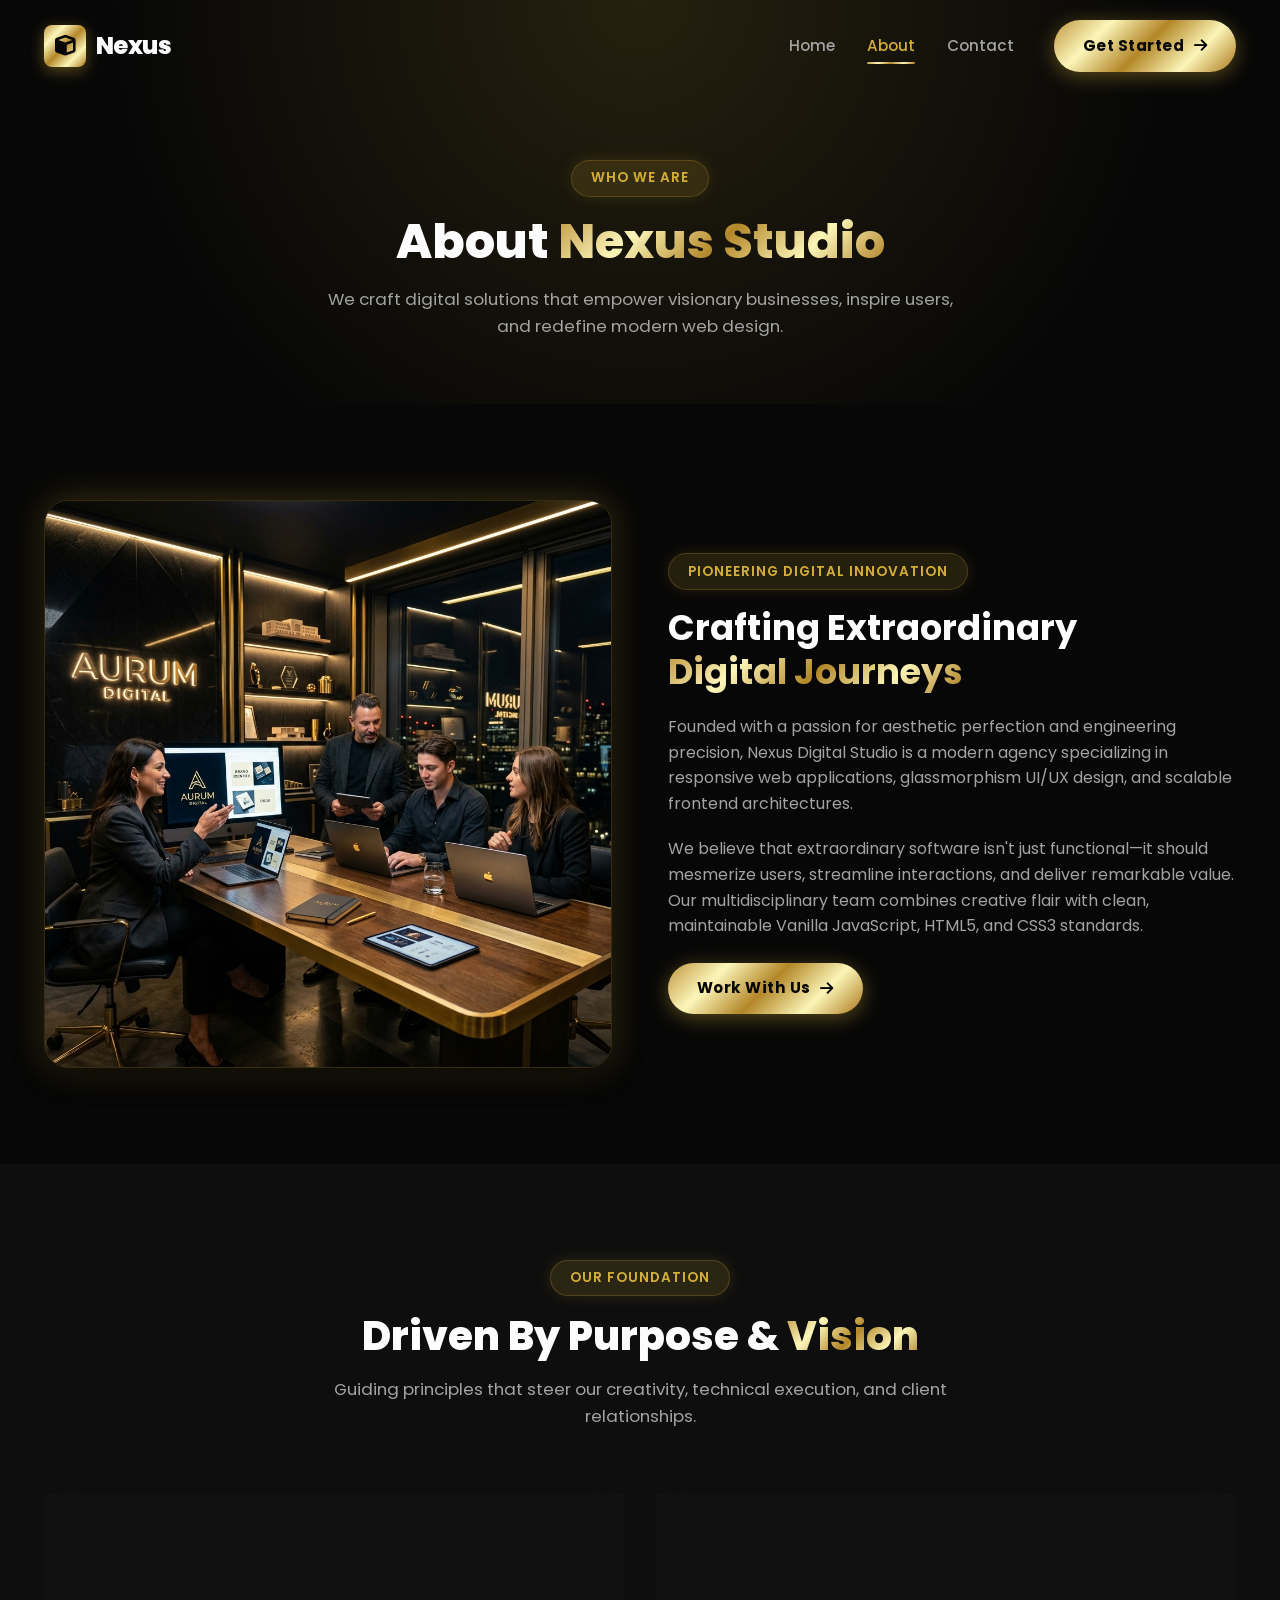
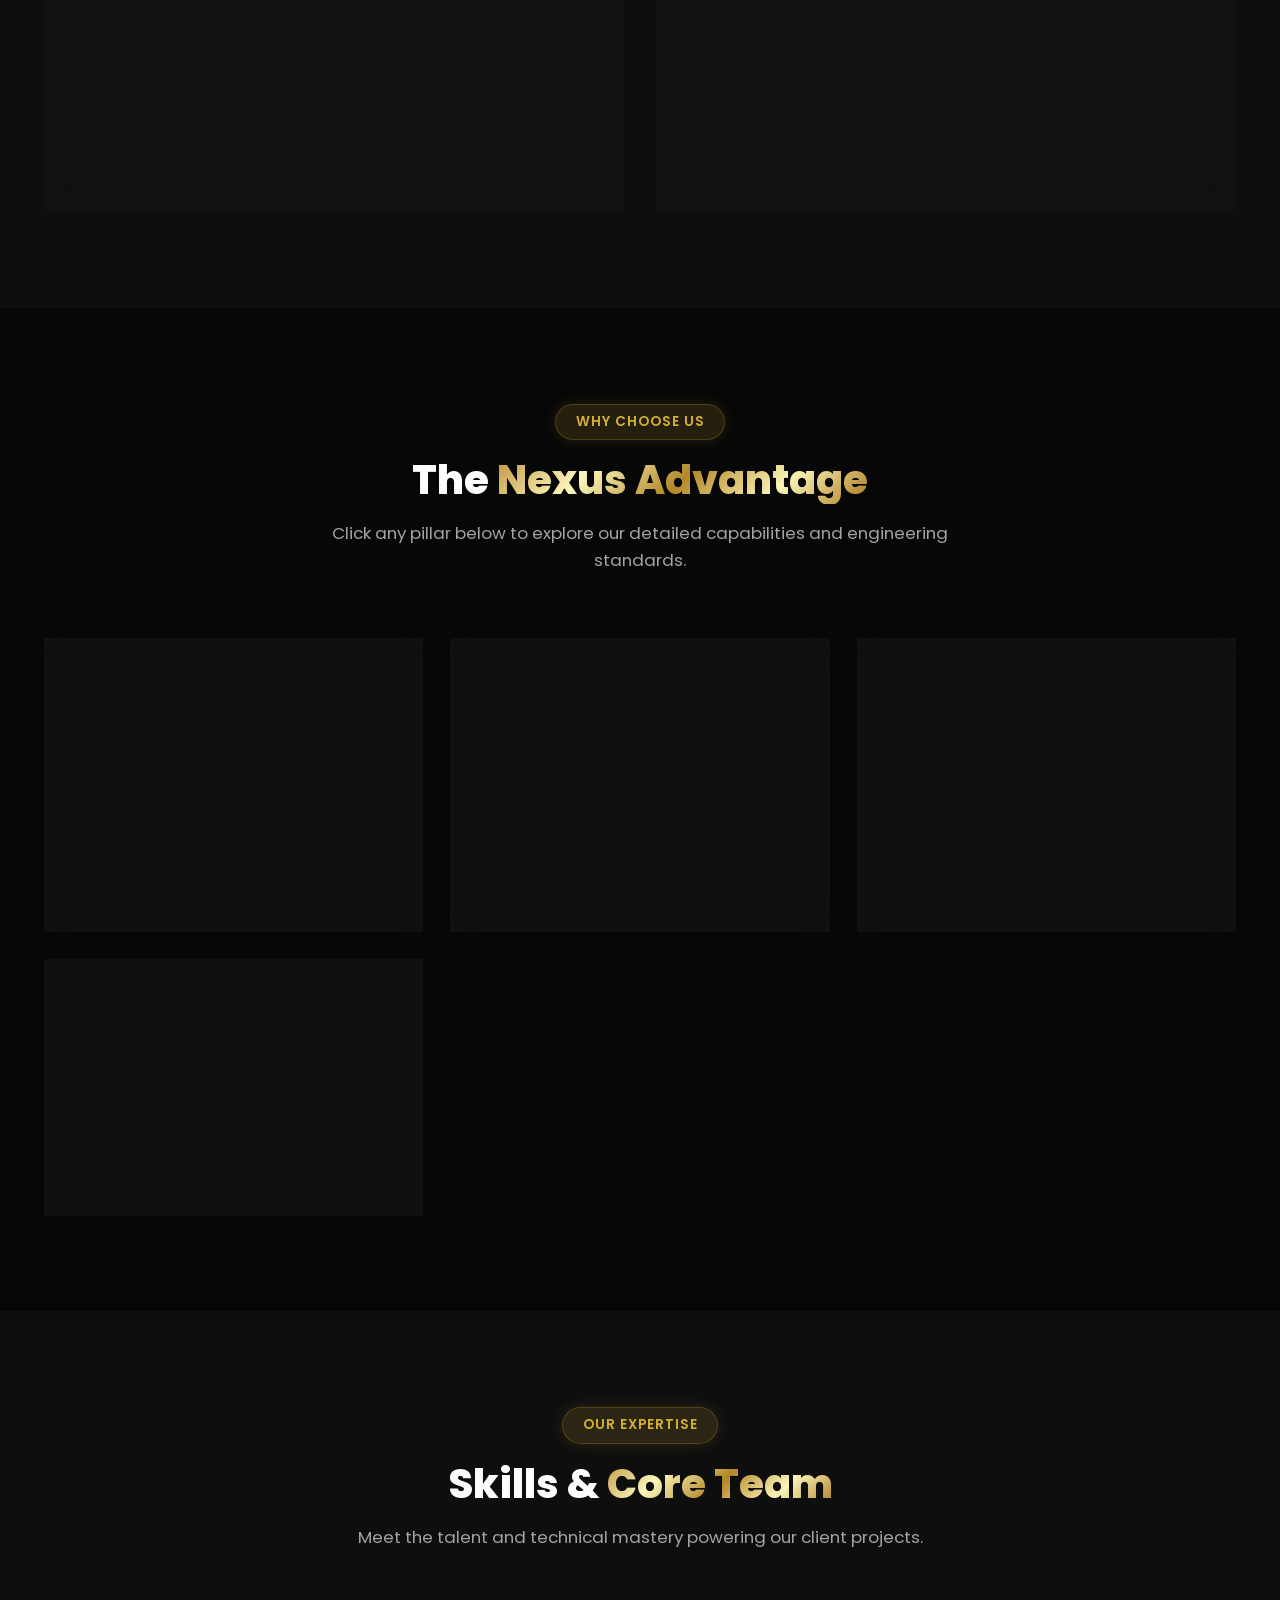
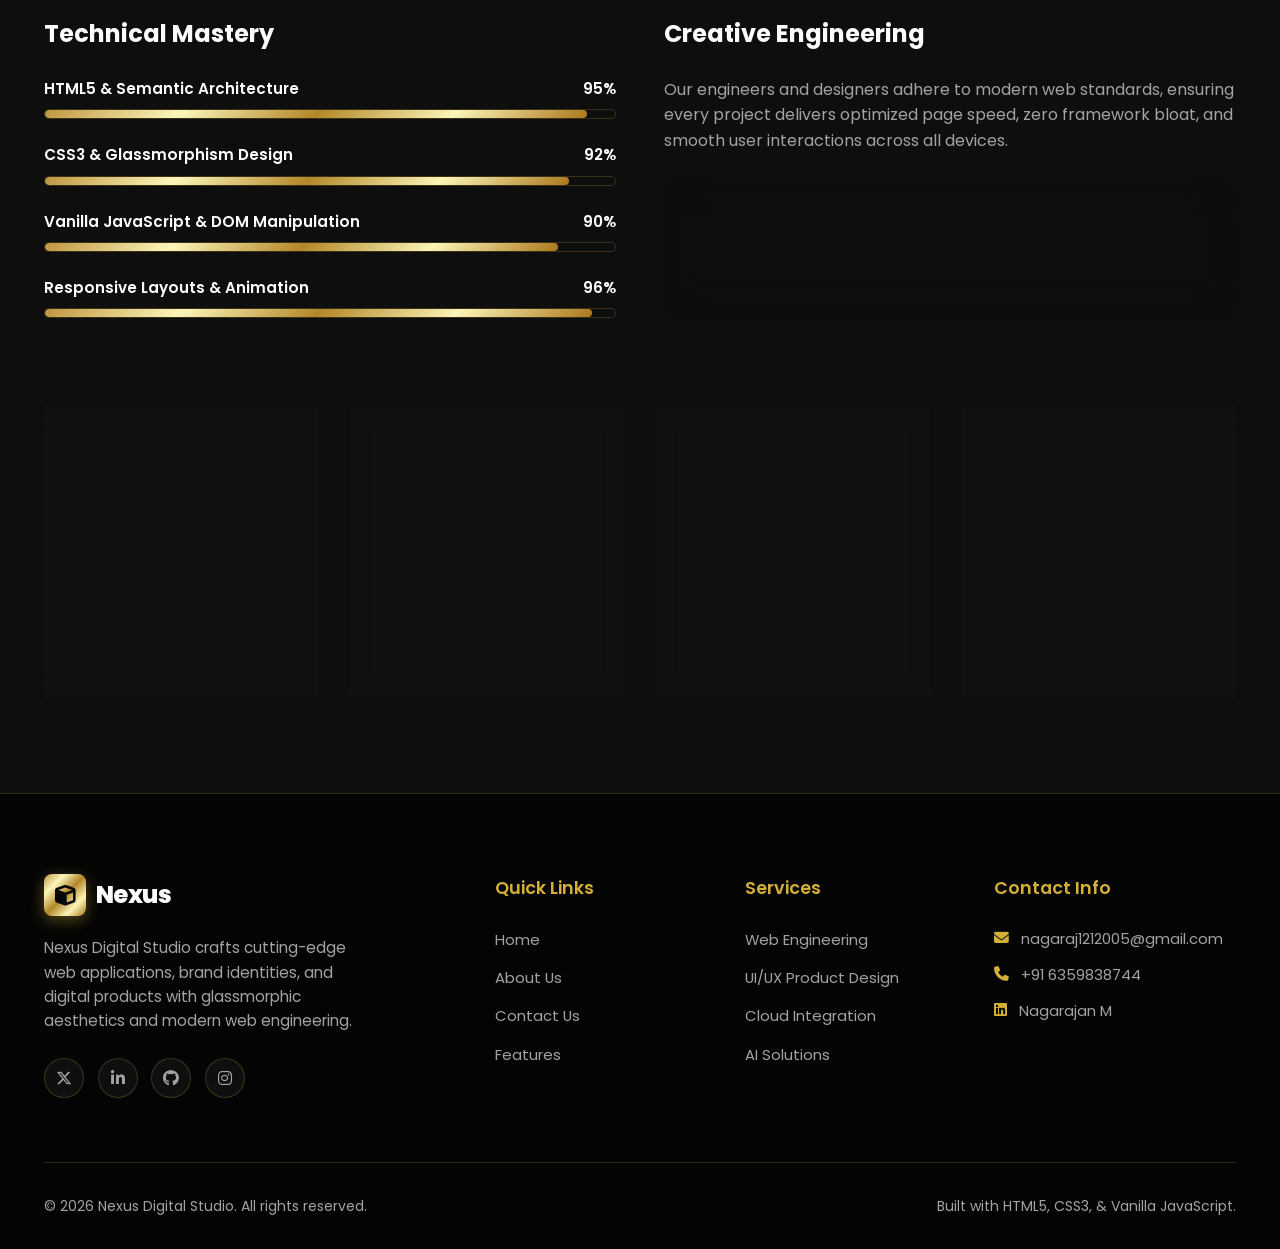
==== about.html @ f83f5f3e "Task 2: Modern Multi-Page Responsive Website (Home, About, Contact)" ====
<!DOCTYPE html>
<html lang="en">
<head>
  <meta charset="UTF-8">
  <meta name="viewport" content="width=device-width, initial-scale=1.0">
  <title>Nexus Digital Studio | About Us</title>
  
  <!-- Google Fonts & Font Awesome Icons -->
  <link rel="stylesheet" href="https://cdnjs.cloudflare.com/ajax/libs/font-awesome/6.5.1/css/all.min.css">
  
  <!-- Custom Stylesheet (Gold & Black Edition) -->
  <link rel="stylesheet" href="css/style.css?v=3.0">
</head>
<body>

  <!-- Sticky Navigation Bar -->
  <header class="header">
    <div class="container navbar">
      <a href="index.html" class="logo">
        <div class="logo-icon"><i class="fa-solid fa-cube"></i></div>
        <span>Nexus</span>
      </a>

      <nav class="nav-menu">
        <ul class="nav-links">
          <li><a href="index.html" class="nav-link">Home</a></li>
          <li><a href="about.html" class="nav-link active">About</a></li>
          <li><a href="contact.html" class="nav-link">Contact</a></li>
        </ul>
        <a href="contact.html" class="btn btn-primary">Get Started <i class="fa-solid fa-arrow-right"></i></a>
      </nav>

      <button class="hamburger" aria-label="Toggle Navigation Menu">
        <span class="bar"></span>
        <span class="bar"></span>
        <span class="bar"></span>
      </button>
    </div>
  </header>

  <main>
    <!-- Page Banner -->
    <section class="page-banner">
      <div class="container animate-on-scroll">
        <span class="badge">Who We Are</span>
        <h1 class="section-title">About <span class="text-gradient">Nexus Studio</span></h1>
        <p class="section-subtitle">
          We craft digital solutions that empower visionary businesses, inspire users, and redefine modern web design.
        </p>
      </div>
    </section>

    <!-- Company Introduction Section -->
    <section class="section">
      <div class="container about-intro-grid">
        <div class="about-image-wrapper animate-on-scroll">
          <img src="images/about_team.png?v=2.0" alt="Nexus Digital Studio Creative Team">
        </div>
        
        <div class="about-content animate-on-scroll">
          <span class="badge">Pioneering Digital Innovation</span>
          <h2>Crafting Extraordinary <span class="text-gradient">Digital Journeys</span></h2>
          <p>
            Founded with a passion for aesthetic perfection and engineering precision, Nexus Digital Studio is a modern agency specializing in responsive web applications, glassmorphism UI/UX design, and scalable frontend architectures.
          </p>
          <p>
            We believe that extraordinary software isn't just functional—it should mesmerize users, streamline interactions, and deliver remarkable value. Our multidisciplinary team combines creative flair with clean, maintainable Vanilla JavaScript, HTML5, and CSS3 standards.
          </p>
          <div style="margin-top: 1.5rem;">
            <a href="contact.html" class="btn btn-primary">Work With Us <i class="fa-solid fa-arrow-right"></i></a>
          </div>
        </div>
      </div>
    </section>

    <!-- Mission and Vision Section -->
    <section class="section" style="background: var(--bg-dark-alt);">
      <div class="container">
        <div class="section-header animate-on-scroll">
          <span class="badge">Our Foundation</span>
          <h2 class="section-title">Driven By Purpose &amp; <span class="text-gradient">Vision</span></h2>
          <p class="section-subtitle">Guiding principles that steer our creativity, technical execution, and client relationships.</p>
        </div>

        <div class="mission-vision-grid">
          <!-- Mission Card -->
          <div class="mv-card animate-on-scroll">
            <div class="mv-icon"><i class="fa-solid fa-bullseye"></i></div>
            <h3>Our Mission</h3>
            <p>
              To empower forward-thinking brands with high-performance web applications and digital interfaces that combine pixel-perfect design aesthetics with clean, scalable, and responsive code architecture.
            </p>
          </div>

          <!-- Vision Card -->
          <div class="mv-card animate-on-scroll">
            <div class="mv-icon"><i class="fa-solid fa-eye"></i></div>
            <h3>Our Vision</h3>
            <p>
              To lead the evolution of web experience design by setting benchmark standards in glassmorphism aesthetics, accessibility, seamless animations, and user-centered digital solutions.
            </p>
          </div>
        </div>
      </div>
    </section>

    <!-- Why Choose Us Section (Expandable Bento Grid) -->
    <section class="section">
      <div class="container">
        <div class="section-header animate-on-scroll">
          <span class="badge">Why Choose Us</span>
          <h2 class="section-title">The <span class="text-gradient">Nexus Advantage</span></h2>
          <p class="section-subtitle">Click any pillar below to explore our detailed capabilities and engineering standards.</p>
        </div>

        <div class="bento-grid">
          <div class="bento-card animate-on-scroll" data-bento-id="1">
            <div class="bento-card-header">
              <div class="bento-icon-wrapper"><i class="fa-solid fa-lightbulb"></i></div>
              <div>
                <h3 class="bento-title">Innovation First</h3>
                <p class="bento-subtitle">Cutting-edge web trends &amp; glassmorphism</p>
              </div>
            </div>
            <p class="bento-desc">
              We leverage modern design trends like glassmorphism, dynamic gradients, and fluid CSS grid systems to make your web app stand out.
            </p>
            <span class="bento-click-hint">Click to expand <i class="fa-solid fa-arrow-up-right-from-square"></i></span>
          </div>

          <div class="bento-card animate-on-scroll" data-bento-id="2">
            <div class="bento-card-header">
              <div class="bento-icon-wrapper"><i class="fa-solid fa-gem"></i></div>
              <div>
                <h3 class="bento-title">Pixel-Perfect Precision</h3>
                <p class="bento-subtitle">Meticulous design &amp; typography</p>
              </div>
            </div>
            <p class="bento-desc">
              Meticulous attention to typography, micro-interactions, responsive breakpoints, and visual harmony across all viewports.
            </p>
            <span class="bento-click-hint">Click to expand <i class="fa-solid fa-arrow-up-right-from-square"></i></span>
          </div>

          <div class="bento-card animate-on-scroll" data-bento-id="3">
            <div class="bento-card-header">
              <div class="bento-icon-wrapper"><i class="fa-solid fa-rocket"></i></div>
              <div>
                <h3 class="bento-title">Rapid &amp; Agile Delivery</h3>
                <p class="bento-subtitle">Streamlined development workflows</p>
              </div>
            </div>
            <p class="bento-desc">
              Streamlined development workflows guarantee fast turnaround times without compromising on quality or code cleanliness.
            </p>
            <span class="bento-click-hint">Click to expand <i class="fa-solid fa-arrow-up-right-from-square"></i></span>
          </div>

          <div class="bento-card animate-on-scroll" data-bento-id="4">
            <div class="bento-card-header">
              <div class="bento-icon-wrapper"><i class="fa-solid fa-shield-halved"></i></div>
              <div>
                <h3 class="bento-title">Dedicated Support</h3>
                <p class="bento-subtitle">24/7 technical partnership</p>
              </div>
            </div>
            <p class="bento-desc">
              We form long-term partnerships, providing continuous maintenance, updates, and dedicated technical support 24/7.
            </p>
            <span class="bento-click-hint">Click to expand <i class="fa-solid fa-arrow-up-right-from-square"></i></span>
          </div>
        </div>
      </div>
    </section>

    <!-- Expandable Bento Modal Overlay -->
    <div id="bentoModalOverlay" class="bento-modal-overlay" aria-hidden="true">
      <div class="bento-modal-container">
        <button id="bentoModalClose" class="bento-modal-close" aria-label="Close modal">
          <i class="fa-solid fa-xmark"></i>
        </button>
        <div class="bento-modal-banner">
          <div id="bentoModalIcon" class="bento-modal-icon"><i class="fa-solid fa-lightbulb"></i></div>
        </div>
        <div class="bento-modal-body">
          <div class="bento-modal-header">
            <div>
              <h3 id="bentoModalTitle" class="bento-modal-title">Title</h3>
              <p id="bentoModalSubtitle" class="bento-modal-subtitle">Subtitle</p>
            </div>
            <a href="contact.html" class="btn btn-primary" style="padding: 0.6rem 1.2rem; font-size: 0.85rem;">Get Started <i class="fa-solid fa-arrow-right"></i></a>
          </div>
          <p id="bentoModalDesc" class="bento-modal-desc">Short description</p>
          <hr class="bento-modal-divider">
          <div id="bentoModalContent" class="bento-modal-content">
            Detailed content...
          </div>
        </div>
      </div>
    </div>

    <!-- Team & Skills Section -->
    <section class="section" style="background: var(--bg-dark-alt);">
      <div class="container">
        <div class="section-header animate-on-scroll">
          <span class="badge">Our Expertise</span>
          <h2 class="section-title">Skills &amp; <span class="text-gradient">Core Team</span></h2>
          <p class="section-subtitle">Meet the talent and technical mastery powering our client projects.</p>
        </div>

        <!-- Skills Breakdown -->
        <div class="skills-grid">
          <div class="animate-on-scroll">
            <h3 style="font-size: 1.5rem; margin-bottom: 1.5rem;">Technical Mastery</h3>
            
            <div class="skill-item">
              <div class="skill-info">
                <span>HTML5 &amp; Semantic Architecture</span>
                <span>95%</span>
              </div>
              <div class="skill-bar">
                <div class="skill-progress" style="width: 95%;"></div>
              </div>
            </div>

            <div class="skill-item">
              <div class="skill-info">
                <span>CSS3 &amp; Glassmorphism Design</span>
                <span>92%</span>
              </div>
              <div class="skill-bar">
                <div class="skill-progress" style="width: 92%;"></div>
              </div>
            </div>

            <div class="skill-item">
              <div class="skill-info">
                <span>Vanilla JavaScript &amp; DOM Manipulation</span>
                <span>90%</span>
              </div>
              <div class="skill-bar">
                <div class="skill-progress" style="width: 90%;"></div>
              </div>
            </div>

            <div class="skill-item">
              <div class="skill-info">
                <span>Responsive Layouts &amp; Animation</span>
                <span>96%</span>
              </div>
              <div class="skill-bar">
                <div class="skill-progress" style="width: 96%;"></div>
              </div>
            </div>
          </div>

          <div class="animate-on-scroll">
            <h3 style="font-size: 1.5rem; margin-bottom: 1.5rem;">Creative Engineering</h3>
            <p style="color: var(--text-muted); margin-bottom: 1.5rem;">
              Our engineers and designers adhere to modern web standards, ensuring every project delivers optimized page speed, zero framework bloat, and smooth user interactions across all devices.
            </p>
            <div class="glass-card-preview" style="padding: 1.5rem;">
              <p style="font-style: italic; color: var(--text-sub);">
                "We don't just build websites; we craft digital flagship platforms that captivate users and convert visitors into loyal clients."
              </p>
              <div style="margin-top: 1rem; font-weight: 600; color: var(--primary);">
                — Alex Rivera, Lead Architect
              </div>
            </div>
          </div>
        </div>

        <!-- Team Showcase -->
        <div class="team-grid">
          <div class="team-card animate-on-scroll">
            <div class="team-avatar"><i class="fa-solid fa-user-astronaut"></i></div>
            <h4 class="team-name">Nagarajan M</h4>
            <p class="team-role">Founder &amp; Lead Developer</p>
            <div class="team-socials">
              <a href="https://www.linkedin.com/in/nagarajan-m-9a4115333" target="_blank" rel="noopener noreferrer" aria-label="LinkedIn"><i class="fa-brands fa-linkedin-in"></i></a>
              <a href="mailto:nagaraj1212005@gmail.com" aria-label="Email"><i class="fa-solid fa-envelope"></i></a>
              <a href="tel:6359838744" aria-label="Phone"><i class="fa-solid fa-phone"></i></a>
            </div>
          </div>

          <div class="team-card animate-on-scroll">
            <div class="team-avatar"><i class="fa-solid fa-user-ninja"></i></div>
            <h4 class="team-name">Sophia Chen</h4>
            <p class="team-role">Head of UI/UX Design</p>
            <div class="team-socials">
              <a href="#" aria-label="LinkedIn"><i class="fa-brands fa-linkedin-in"></i></a>
              <a href="#" aria-label="Twitter"><i class="fa-brands fa-x-twitter"></i></a>
              <a href="#" aria-label="Dribbble"><i class="fa-brands fa-dribbble"></i></a>
            </div>
          </div>

          <div class="team-card animate-on-scroll">
            <div class="team-avatar"><i class="fa-solid fa-user-gear"></i></div>
            <h4 class="team-name">Marcus Vance</h4>
            <p class="team-role">Senior Web Engineer</p>
            <div class="team-socials">
              <a href="#" aria-label="LinkedIn"><i class="fa-brands fa-linkedin-in"></i></a>
              <a href="#" aria-label="GitHub"><i class="fa-brands fa-github"></i></a>
              <a href="#" aria-label="Stack Overflow"><i class="fa-brands fa-stack-overflow"></i></a>
            </div>
          </div>

          <div class="team-card animate-on-scroll">
            <div class="team-avatar"><i class="fa-solid fa-user-pen"></i></div>
            <h4 class="team-name">Elena Rostova</h4>
            <p class="team-role">Creative Product Designer</p>
            <div class="team-socials">
              <a href="#" aria-label="LinkedIn"><i class="fa-brands fa-linkedin-in"></i></a>
              <a href="#" aria-label="Instagram"><i class="fa-brands fa-instagram"></i></a>
              <a href="#" aria-label="Dribbble"><i class="fa-brands fa-dribbble"></i></a>
            </div>
          </div>
        </div>
      </div>
    </section>
  </main>

  <!-- Professional Footer -->
  <footer class="footer">
    <div class="container">
      <div class="footer-grid">
        <div class="footer-brand">
          <a href="index.html" class="logo">
            <div class="logo-icon"><i class="fa-solid fa-cube"></i></div>
            <span>Nexus</span>
          </a>
          <p>
            Nexus Digital Studio crafts cutting-edge web applications, brand identities, and digital products with glassmorphic aesthetics and modern web engineering.
          </p>
          <div class="social-links">
            <a href="#" class="social-link" aria-label="Twitter"><i class="fa-brands fa-x-twitter"></i></a>
            <a href="https://www.linkedin.com/in/nagarajan-m-9a4115333" target="_blank" rel="noopener noreferrer" class="social-link" aria-label="LinkedIn"><i class="fa-brands fa-linkedin-in"></i></a>
            <a href="#" class="social-link" aria-label="GitHub"><i class="fa-brands fa-github"></i></a>
            <a href="#" class="social-link" aria-label="Instagram"><i class="fa-brands fa-instagram"></i></a>
          </div>
        </div>

        <div>
          <h4 class="footer-title">Quick Links</h4>
          <ul class="footer-links">
            <li><a href="index.html">Home</a></li>
            <li><a href="about.html">About Us</a></li>
            <li><a href="contact.html">Contact Us</a></li>
            <li><a href="index.html#features">Features</a></li>
          </ul>
        </div>

        <div>
          <h4 class="footer-title">Services</h4>
          <ul class="footer-links">
            <li><a href="#">Web Engineering</a></li>
            <li><a href="#">UI/UX Product Design</a></li>
            <li><a href="#">Cloud Integration</a></li>
            <li><a href="#">AI Solutions</a></li>
          </ul>
        </div>

        <div>
          <h4 class="footer-title">Contact Info</h4>
          <div class="footer-contact-item">
            <i class="fa-solid fa-envelope"></i>
            <span>nagaraj1212005@gmail.com</span>
          </div>
          <div class="footer-contact-item">
            <i class="fa-solid fa-phone"></i>
            <span>+91 6359838744</span>
          </div>
          <div class="footer-contact-item">
            <i class="fa-brands fa-linkedin"></i>
            <span><a href="https://www.linkedin.com/in/nagarajan-m-9a4115333" target="_blank" rel="noopener noreferrer" style="color: var(--text-muted);">Nagarajan M</a></span>
          </div>
        </div>
      </div>

      <div class="footer-bottom">
        <p>&copy; 2026 Nexus Digital Studio. All rights reserved.</p>
        <p>Built with HTML5, CSS3, &amp; Vanilla JavaScript.</p>
      </div>
    </div>
  </footer>

  <!-- Scroll to Top Button -->
  <button class="scroll-top-btn" aria-label="Scroll to Top">
    <i class="fa-solid fa-arrow-up"></i>
  </button>

  <!-- Vanilla JavaScript -->
  <script src="js/script.js"></script>
</body>
</html>
---- css/style.css ----
/* ==========================================================================
   NEXUS DIGITAL STUDIO - LUXURY GOLD & OBSIDIAN BLACK DESIGN SYSTEM
   Task-2 Multi-Page Website Stylesheet (Premium Edition v3.0)
   ========================================================================== */

/* --------------------------------------------------------------------------
   1. GOOGLE FONTS & CSS VARIABLES
   -------------------------------------------------------------------------- */
@import url('https://fonts.googleapis.com/css2?family=Poppins:wght@300;400;500;600;700;800;900&display=swap');

:root {
  /* Luxury Gold & Metallic Palette */
  --primary: #d4af37;
  --primary-hover: #b8860b;
  --primary-light: rgba(212, 175, 55, 0.15);
  --secondary: #fce8a6;
  --accent: #aa771c;
  
  /* Metallic Gold Shimmer Gradient */
  --gradient-main: linear-gradient(135deg, #bf953f 0%, #fcf6ba 25%, #b38728 50%, #fbf5b7 75%, #aa771c 100%);
  --gradient-card: linear-gradient(135deg, rgba(212, 175, 55, 0.08) 0%, rgba(18, 18, 18, 0.95) 100%);
  --gradient-glow: linear-gradient(135deg, rgba(212, 175, 55, 0.4) 0%, rgba(184, 134, 11, 0.4) 100%);
  
  /* Obsidian Black Dark Surfaces */
  --bg-dark: #070707;
  --bg-dark-alt: #0e0e0e;
  --bg-card: rgba(18, 18, 18, 0.85);
  --bg-glass: rgba(212, 175, 55, 0.03);
  --bg-glass-hover: rgba(212, 175, 55, 0.08);
  
  /* Text & Border */
  --text-main: #fcfcfc;
  --text-muted: #a3a3a3;
  --text-sub: #d4d4d4;
  --border-glass: rgba(212, 175, 55, 0.22);
  --border-focus: rgba(212, 175, 55, 0.6);
  --error-color: #ef4444;
  --success-color: #10b981;
  
  /* Geometry & Shadows */
  --radius-sm: 8px;
  --radius-md: 16px;
  --radius-lg: 24px;
  --radius-full: 9999px;
  --shadow-sm: 0 4px 6px -1px rgba(0, 0, 0, 0.6);
  --shadow-md: 0 10px 30px -5px rgba(0, 0, 0, 0.8);
  --shadow-glow: 0 0 35px rgba(212, 175, 55, 0.28);
  --transition: all 0.3s cubic-bezier(0.4, 0, 0.2, 1);
}

/* --------------------------------------------------------------------------
   2. RESET & BASE STYLES
   -------------------------------------------------------------------------- */
*, *::before, *::after {
  margin: 0;
  padding: 0;
  box-sizing: border-box;
}

html {
  scroll-behavior: smooth;
  font-size: 16px;
}

body {
  font-family: 'Poppins', sans-serif;
  background-color: var(--bg-dark);
  color: var(--text-main);
  line-height: 1.6;
  overflow-x: hidden;
  min-height: 100vh;
  display: flex;
  flex-direction: column;
}

main {
  flex: 1;
}

a {
  color: inherit;
  text-decoration: none;
  transition: var(--transition);
}

ul {
  list-style: none;
}

img {
  max-width: 100%;
  height: auto;
  display: block;
}

/* Container Utility */
.container {
  width: 100%;
  max-width: 1240px;
  margin: 0 auto;
  padding: 0 1.5rem;
}

/* Section Common Layout */
.section {
  padding: 6rem 0;
  position: relative;
}

.section-header {
  text-align: center;
  max-width: 700px;
  margin: 0 auto 4rem auto;
}

.badge {
  display: inline-block;
  padding: 0.4rem 1.2rem;
  background: var(--primary-light);
  border: 1px solid var(--border-glass);
  border-radius: var(--radius-full);
  color: var(--primary);
  font-size: 0.85rem;
  font-weight: 600;
  text-transform: uppercase;
  letter-spacing: 1px;
  margin-bottom: 1rem;
  box-shadow: 0 0 15px rgba(212, 175, 55, 0.15);
}

.section-title {
  font-size: 2.5rem;
  font-weight: 800;
  line-height: 1.2;
  margin-bottom: 1rem;
  color: var(--text-main);
}

.text-gradient {
  background: var(--gradient-main);
  -webkit-background-clip: text;
  -webkit-text-fill-color: transparent;
  display: inline-block;
}

.section-subtitle {
  color: var(--text-muted);
  font-size: 1.05rem;
}

/* --------------------------------------------------------------------------
   3. BUTTONS & INTERACTIVE ELEMENTS
   -------------------------------------------------------------------------- */
.btn {
  display: inline-flex;
  align-items: center;
  justify-content: center;
  gap: 0.6rem;
  padding: 0.85rem 1.8rem;
  font-family: inherit;
  font-size: 0.95rem;
  font-weight: 700;
  border-radius: var(--radius-full);
  border: none;
  cursor: pointer;
  transition: var(--transition);
  outline: none;
}

.btn-primary {
  background: var(--gradient-main);
  color: #070707;
  box-shadow: 0 4px 20px rgba(212, 175, 55, 0.4);
  letter-spacing: 0.5px;
}

.btn-primary:hover {
  transform: translateY(-3px);
  box-shadow: 0 8px 30px rgba(212, 175, 55, 0.6);
  filter: brightness(1.1);
}

.btn-secondary {
  background: rgba(18, 18, 18, 0.8);
  color: var(--primary);
  border: 1px solid var(--border-glass);
  backdrop-filter: blur(10px);
}

.btn-secondary:hover {
  background: rgba(212, 175, 55, 0.12);
  border-color: var(--primary);
  color: #fff;
  transform: translateY(-3px);
  box-shadow: 0 0 20px rgba(212, 175, 55, 0.2);
}

/* --------------------------------------------------------------------------
   3B. CORNER ANIMATED BUTTON SYSTEM (GOLD EDITION)
   -------------------------------------------------------------------------- */
.corner-btn-wrapper {
  --dot-size: 6px;
  --line-weight: 1px;
  --padding: 0.9rem 1.1rem;
  --speed: 0.35s;
  --dot-color: #d4af37;
  --line-color: rgba(212, 175, 55, 0.6);
  --accent-glow: rgba(212, 175, 55, 0.15);

  position: relative;
  display: inline-flex;
  justify-content: center;
  align-items: center;
  padding: var(--padding);
  background-color: transparent;
  transition: background-color 0.3s ease-in-out;
  user-select: none;
  border-radius: 12px;
}

.corner-btn-wrapper:hover {
  animation: corner-bg-change calc(var(--speed) * 4) ease-in-out forwards;
}

@keyframes corner-bg-change {
  80%  { background-color: transparent; }
  100% { background-color: var(--accent-glow); }
}

/* ── Button ───────────────────────── */
.corner-btn {
  position: relative;
  display: inline-flex;
  justify-content: center;
  align-items: center;
  gap: 0.6rem;
  padding: 0.95rem 2rem;
  background: var(--gradient-main);
  border: none;
  color: #070707;
  font-family: 'Poppins', sans-serif;
  font-size: 1.05rem;
  font-weight: 700;
  border-radius: 30% / 200%;
  cursor: pointer;
  box-shadow:
    0 0 0px 1px rgba(212, 175, 55, 0.4),
    0px 4px 20px rgba(212, 175, 55, 0.4),
    0px 12px 25px rgba(0, 0, 0, 0.6);
  transition:
    background-color 0.2s ease-in-out,
    transform 0.2s ease-in-out,
    box-shadow 0.2s ease-in-out,
    border-radius 0.3s ease-in-out;
  text-decoration: none;
}

.corner-btn:hover {
  background: linear-gradient(135deg, #fcf6ba 0%, #d4af37 50%, #fbf5b7 100%);
  transform: scale(1.05);
  border-radius: 10% / 200%;
  color: #070707;
  box-shadow: 0 0 35px rgba(212, 175, 55, 0.7);
}

.corner-btn:active {
  transform: scale(0.98);
  border-radius: 20% / 200%;
}

.corner-btn-svg {
  font-size: 1.1rem;
  color: #070707;
  transition: transform 0.3s ease-in-out;
}

.corner-btn:hover .corner-btn-svg {
  transform: translateX(4px) rotate(-10deg);
}

/* ── Dots ─────────────────────────── */
.corner-dot {
  position: absolute;
  width: var(--dot-size);
  height: var(--dot-size);
  border-radius: 50%;
  background-color: var(--dot-color);
  opacity: 0;
  transition: all 0.3s ease-in-out;
  box-shadow: 0 0 8px var(--dot-color);
}

.corner-btn-wrapper:hover .corner-dot.top.left {
  top: 50%; left: 20%;
  animation: corner-dot-tl var(--speed) ease-in-out forwards;
}
@keyframes corner-dot-tl {
  90%  { opacity: 0.6; }
  100% { top: calc(var(--dot-size) * -0.5); left: calc(var(--dot-size) * -0.5); opacity: 1; }
}

.corner-btn-wrapper:hover .corner-dot.top.right {
  top: 50%; right: 20%;
  animation: corner-dot-tr var(--speed) ease-in-out forwards;
  animation-delay: calc(var(--speed) * 0.6);
}
@keyframes corner-dot-tr {
  80%  { opacity: 0.6; }
  100% { top: calc(var(--dot-size) * -0.5); right: calc(var(--dot-size) * -0.5); opacity: 1; }
}

.corner-btn-wrapper:hover .corner-dot.bottom.right {
  bottom: 50%; right: 20%;
  animation: corner-dot-br var(--speed) ease-in-out forwards;
  animation-delay: calc(var(--speed) * 1.2);
}
@keyframes corner-dot-br {
  80%  { opacity: 0.6; }
  100% { bottom: calc(var(--dot-size) * -0.5); right: calc(var(--dot-size) * -0.5); opacity: 1; }
}

.corner-btn-wrapper:hover .corner-dot.bottom.left {
  bottom: 50%; left: 20%;
  animation: corner-dot-bl var(--speed) ease-in-out forwards;
  animation-delay: calc(var(--speed) * 1.8);
}
@keyframes corner-dot-bl {
  80%  { opacity: 0.6; }
  100% { bottom: calc(var(--dot-size) * -0.5); left: calc(var(--dot-size) * -0.5); opacity: 1; }
}

/* ── Lines ────────────────────────── */
.corner-line {
  position: absolute;
  transition: all 0.3s ease-in-out;
}
.corner-line.horizontal {
  height: var(--line-weight);
  width: 100%;
  background-image: repeating-linear-gradient(
    90deg,
    #0000 0 calc(var(--line-weight) * 2),
    var(--line-color) calc(var(--line-weight) * 2) calc(var(--line-weight) * 4)
  );
}
.corner-line.vertical {
  width: var(--line-weight);
  height: 100%;
  background-image: repeating-linear-gradient(
    0deg,
    #0000 0 calc(var(--line-weight) * 2),
    var(--line-color) calc(var(--line-weight) * 2) calc(var(--line-weight) * 4)
  );
}
.corner-line.top    { top:    calc(var(--line-weight) * -0.5); transform-origin: top left;    transform: rotate(5deg) scaleX(0); }
.corner-line.bottom { bottom: calc(var(--line-weight) * -0.5); transform-origin: bottom right; transform: rotate(5deg) scaleX(0); }
.corner-line.left   { left:   calc(var(--line-weight) * -0.5); transform-origin: bottom left;  transform: scaleY(0); }
.corner-line.right  { right:  calc(var(--line-weight) * -0.5); transform-origin: top right;    transform: rotate(5deg) scaleY(0); }

.corner-btn-wrapper:hover .corner-line.top {
  animation: corner-line-top var(--speed) ease-in-out forwards;
  animation-delay: calc(var(--speed) * 0.8);
}
@keyframes corner-line-top    { 100% { transform: rotate(0deg) scaleX(1); } }

.corner-btn-wrapper:hover .corner-line.bottom {
  animation: corner-line-bottom var(--speed) ease-in-out forwards;
  animation-delay: calc(var(--speed) * 2);
}
@keyframes corner-line-bottom { 100% { transform: rotate(0deg) scaleX(1); } }

.corner-btn-wrapper:hover .corner-line.left {
  animation: corner-line-left var(--speed) ease-in-out forwards;
  animation-delay: calc(var(--speed) * 2.4);
}
@keyframes corner-line-left   { 100% { transform: scaleY(1); } }

.corner-btn-wrapper:hover .corner-line.right {
  animation: corner-line-right var(--speed) ease-in-out forwards;
  animation-delay: calc(var(--speed) * 1.4);
}
@keyframes corner-line-right  { 100% { transform: rotate(0deg) scaleY(1); } }

/* --------------------------------------------------------------------------
   4. STICKY NAVIGATION BAR & MOBILE MENU
   -------------------------------------------------------------------------- */
.header {
  position: fixed;
  top: 0;
  left: 0;
  width: 100%;
  z-index: 1000;
  transition: var(--transition);
  padding: 1.25rem 0;
}

.header.scrolled {
  background: rgba(7, 7, 7, 0.92);
  backdrop-filter: blur(20px);
  -webkit-backdrop-filter: blur(20px);
  border-bottom: 1px solid var(--border-glass);
  padding: 0.85rem 0;
  box-shadow: 0 10px 30px rgba(0, 0, 0, 0.8), 0 0 20px rgba(212, 175, 55, 0.1);
}

.navbar {
  display: flex;
  align-items: center;
  justify-content: space-between;
}

.logo {
  display: flex;
  align-items: center;
  gap: 0.6rem;
  font-size: 1.5rem;
  font-weight: 800;
  color: var(--text-main);
  letter-spacing: -0.5px;
}

.logo-icon {
  width: 42px;
  height: 42px;
  background: var(--gradient-main);
  border-radius: var(--radius-sm);
  display: flex;
  align-items: center;
  justify-content: center;
  color: #070707;
  font-size: 1.3rem;
  box-shadow: 0 4px 15px rgba(212, 175, 55, 0.4);
}

.nav-menu {
  display: flex;
  align-items: center;
  gap: 2.5rem;
}

.nav-links {
  display: flex;
  align-items: center;
  gap: 2rem;
}

.nav-link {
  font-size: 0.95rem;
  font-weight: 500;
  color: var(--text-muted);
  position: relative;
  padding: 0.5rem 0;
}

.nav-link:hover,
.nav-link.active {
  color: var(--primary);
}

.nav-link::after {
  content: '';
  position: absolute;
  bottom: 0;
  left: 0;
  width: 0;
  height: 2px;
  background: var(--gradient-main);
  transition: var(--transition);
  border-radius: 2px;
}

.nav-link:hover::after,
.nav-link.active::after {
  width: 100%;
}

.hamburger {
  display: none;
  flex-direction: column;
  justify-content: space-between;
  width: 30px;
  height: 20px;
  background: transparent;
  border: none;
  cursor: pointer;
  z-index: 1001;
}

.hamburger .bar {
  width: 100%;
  height: 2px;
  background-color: var(--primary);
  border-radius: 2px;
  transition: var(--transition);
}

.hamburger.active .bar:nth-child(1) {
  transform: translateY(9px) rotate(45deg);
}

.hamburger.active .bar:nth-child(2) {
  opacity: 0;
}

.hamburger.active .bar:nth-child(3) {
  transform: translateY(-9px) rotate(-45deg);
}

/* --------------------------------------------------------------------------
   5. HOME PAGE - HERO SECTION
   -------------------------------------------------------------------------- */
.hero-section {
  padding-top: 10rem;
  padding-bottom: 6rem;
  position: relative;
  overflow: hidden;
}

.hero-bg-glow {
  position: absolute;
  top: -20%;
  left: 50%;
  transform: translateX(-50%);
  width: 700px;
  height: 700px;
  background: radial-gradient(circle, rgba(212, 175, 55, 0.18) 0%, rgba(184, 134, 11, 0.04) 50%, transparent 70%);
  filter: blur(90px);
  pointer-events: none;
  z-index: 0;
}

.hero-grid {
  display: grid;
  grid-template-columns: 1.1fr 0.9fr;
  gap: 3.5rem;
  align-items: center;
  position: relative;
  z-index: 1;
}

.hero-content {
  max-width: 650px;
}

.hero-title {
  font-size: 3.5rem;
  font-weight: 800;
  line-height: 1.15;
  margin-bottom: 1.25rem;
  letter-spacing: -1px;
}

.hero-description {
  font-size: 1.1rem;
  color: var(--text-muted);
  margin-bottom: 2.25rem;
  line-height: 1.7;
}

.hero-buttons {
  display: flex;
  align-items: center;
  gap: 1.25rem;
  flex-wrap: wrap;
}

.hero-visual {
  position: relative;
}

.glass-card-preview {
  background: var(--bg-card);
  border: 1px solid var(--border-glass);
  border-radius: var(--radius-lg);
  padding: 1rem;
  backdrop-filter: blur(20px);
  box-shadow: var(--shadow-md), var(--shadow-glow);
  position: relative;
  overflow: hidden;
  transition: var(--transition);
}

.glass-card-preview:hover {
  transform: translateY(-5deg);
  border-color: rgba(212, 175, 55, 0.5);
}

.glass-card-preview img {
  border-radius: var(--radius-md);
  width: 100%;
  object-fit: cover;
}

.floating-badge {
  position: absolute;
  bottom: 2rem;
  left: -1.5rem;
  background: rgba(14, 14, 14, 0.92);
  border: 1px solid var(--border-glass);
  backdrop-filter: blur(16px);
  padding: 0.85rem 1.4rem;
  border-radius: var(--radius-md);
  display: flex;
  align-items: center;
  gap: 1rem;
  box-shadow: var(--shadow-md), 0 0 20px rgba(212, 175, 55, 0.2);
  animation: float 4s ease-in-out infinite;
}

.floating-badge-icon {
  width: 42px;
  height: 42px;
  background: var(--gradient-main);
  border-radius: 50%;
  display: flex;
  align-items: center;
  justify-content: center;
  color: #070707;
  font-size: 1.1rem;
}

.floating-badge-text span {
  display: block;
  font-size: 0.75rem;
  color: var(--text-muted);
  text-transform: uppercase;
}

.floating-badge-text strong {
  font-size: 1.1rem;
  color: var(--primary);
}

@keyframes float {
  0%, 100% { transform: translateY(0px); }
  50% { transform: translateY(-10px); }
}

/* --------------------------------------------------------------------------
   6. FEATURES SECTION
   -------------------------------------------------------------------------- */
.features-grid {
  display: grid;
  grid-template-columns: repeat(auto-fit, minmax(320px, 1fr));
  gap: 2rem;
}

.feature-card {
  background: var(--bg-card);
  border: 1px solid var(--border-glass);
  border-radius: var(--radius-lg);
  padding: 2.5rem 2rem;
  backdrop-filter: blur(16px);
  -webkit-backdrop-filter: blur(16px);
  transition: var(--transition);
  position: relative;
  overflow: hidden;
}

.feature-card::before {
  content: '';
  position: absolute;
  top: 0;
  left: 0;
  width: 100%;
  height: 3px;
  background: var(--gradient-main);
  opacity: 0;
  transition: var(--transition);
}

.feature-card:hover {
  transform: translateY(-8px);
  background: rgba(24, 24, 24, 0.9);
  border-color: rgba(212, 175, 55, 0.5);
  box-shadow: var(--shadow-glow);
}

.feature-card:hover::before {
  opacity: 1;
}

.feature-icon-wrapper {
  width: 60px;
  height: 60px;
  background: var(--primary-light);
  border: 1px solid var(--border-glass);
  border-radius: var(--radius-md);
  display: flex;
  align-items: center;
  justify-content: center;
  color: var(--primary);
  font-size: 1.5rem;
  margin-bottom: 1.5rem;
  transition: var(--transition);
}

.feature-card:hover .feature-icon-wrapper {
  background: var(--gradient-main);
  color: #070707;
  box-shadow: 0 4px 15px rgba(212, 175, 55, 0.5);
}

.feature-title {
  font-size: 1.35rem;
  font-weight: 600;
  margin-bottom: 0.85rem;
}

.feature-desc {
  color: var(--text-muted);
  font-size: 0.95rem;
  margin-bottom: 1.5rem;
}

.feature-link {
  display: inline-flex;
  align-items: center;
  gap: 0.5rem;
  color: var(--primary);
  font-weight: 600;
  font-size: 0.9rem;
}

.feature-link i {
  transition: var(--transition);
}

.feature-link:hover i {
  transform: translateX(5px);
}

/* --------------------------------------------------------------------------
   EXPANDABLE BENTO GRID & MODAL SYSTEM (GOLD EDITION)
   -------------------------------------------------------------------------- */
.bento-grid {
  display: grid;
  grid-template-columns: repeat(auto-fit, minmax(280px, 1fr));
  gap: 1.75rem;
}

.bento-card {
  background: var(--bg-card);
  border: 1px solid var(--border-glass);
  border-radius: var(--radius-lg);
  padding: 2rem 1.75rem;
  backdrop-filter: blur(16px);
  cursor: pointer;
  transition: var(--transition);
  position: relative;
  display: flex;
  flex-direction: column;
  justify-content: space-between;
}

.bento-card:hover {
  transform: translateY(-8px);
  background: rgba(24, 24, 24, 0.95);
  border-color: var(--primary);
  box-shadow: var(--shadow-glow);
}

.bento-card-header {
  display: flex;
  align-items: center;
  gap: 1.2rem;
  margin-bottom: 1.25rem;
}

.bento-icon-wrapper {
  width: 54px;
  height: 54px;
  background: var(--primary-light);
  border: 1px solid var(--border-glass);
  border-radius: var(--radius-md);
  display: flex;
  align-items: center;
  justify-content: center;
  color: var(--primary);
  font-size: 1.4rem;
  flex-shrink: 0;
  transition: var(--transition);
}

.bento-card:hover .bento-icon-wrapper {
  background: var(--gradient-main);
  color: #070707;
  box-shadow: 0 4px 15px rgba(212, 175, 55, 0.4);
}

.bento-title {
  font-size: 1.25rem;
  font-weight: 700;
  color: var(--text-main);
  line-height: 1.3;
}

.bento-subtitle {
  font-size: 0.825rem;
  color: var(--primary);
  font-weight: 500;
}

.bento-desc {
  color: var(--text-muted);
  font-size: 0.925rem;
  line-height: 1.6;
  margin-bottom: 1.5rem;
}

.bento-click-hint {
  display: inline-flex;
  align-items: center;
  gap: 0.4rem;
  font-size: 0.8rem;
  font-weight: 600;
  color: var(--text-muted);
  transition: var(--transition);
}

.bento-card:hover .bento-click-hint {
  color: var(--primary);
  transform: translateX(3px);
}

/* Bento Modal Overlay */
.bento-modal-overlay {
  position: fixed;
  inset: 0;
  background: rgba(0, 0, 0, 0.85);
  backdrop-filter: blur(16px);
  -webkit-backdrop-filter: blur(16px);
  z-index: 10000;
  opacity: 0;
  visibility: hidden;
  transition: opacity 0.35s cubic-bezier(0.4, 0, 0.2, 1), visibility 0.35s cubic-bezier(0.4, 0, 0.2, 1);
  display: flex;
  align-items: center;
  justify-content: center;
  padding: 1.5rem;
}

.bento-modal-overlay.active {
  opacity: 1;
  visibility: visible;
}

.bento-modal-container {
  background: #0e0e0e;
  border: 1px solid var(--border-glass);
  border-radius: var(--radius-lg);
  width: 100%;
  max-width: 520px;
  max-height: 85vh;
  overflow-y: auto;
  box-shadow: 0 20px 50px rgba(0, 0, 0, 0.9), var(--shadow-glow);
  position: relative;
  transform: scale(0.92) translateY(20px);
  transition: transform 0.35s cubic-bezier(0.4, 0, 0.2, 1);
}

.bento-modal-overlay.active .bento-modal-container {
  transform: scale(1) translateY(0);
}

.bento-modal-close {
  position: absolute;
  top: 1rem;
  right: 1rem;
  width: 36px;
  height: 36px;
  border-radius: 50%;
  background: rgba(255, 255, 255, 0.1);
  border: 1px solid var(--border-glass);
  color: var(--text-main);
  display: flex;
  align-items: center;
  justify-content: center;
  cursor: pointer;
  transition: var(--transition);
  z-index: 10;
}

.bento-modal-close:hover {
  background: var(--gradient-main);
  color: #070707;
  transform: rotate(90deg);
}

.bento-modal-banner {
  width: 100%;
  height: 160px;
  background: linear-gradient(135deg, rgba(212, 175, 55, 0.2) 0%, rgba(14, 14, 14, 0.95) 100%);
  border-bottom: 1px solid var(--border-glass);
  display: flex;
  align-items: center;
  justify-content: center;
}

.bento-modal-icon {
  width: 75px;
  height: 75px;
  background: var(--gradient-main);
  border-radius: 50%;
  display: flex;
  align-items: center;
  justify-content: center;
  color: #070707;
  font-size: 2.2rem;
  box-shadow: 0 8px 30px rgba(212, 175, 55, 0.5);
}

.bento-modal-body {
  padding: 2rem;
}

.bento-modal-header {
  display: flex;
  align-items: center;
  justify-content: space-between;
  gap: 1rem;
  margin-bottom: 1rem;
}

.bento-modal-title {
  font-size: 1.5rem;
  font-weight: 700;
  color: var(--text-main);
}

.bento-modal-subtitle {
  font-size: 0.875rem;
  color: var(--primary);
  font-weight: 500;
}

.bento-modal-desc {
  color: var(--text-muted);
  font-size: 0.95rem;
  line-height: 1.6;
  margin-bottom: 1.25rem;
}

.bento-modal-divider {
  border: 0;
  height: 1px;
  background: var(--border-glass);
  margin-bottom: 1.25rem;
}

.bento-modal-content {
  color: var(--text-sub);
  font-size: 0.925rem;
  line-height: 1.7;
}

/* --------------------------------------------------------------------------
   7. STATISTICS SECTION
   -------------------------------------------------------------------------- */
.stats-section {
  background: var(--bg-dark-alt);
  border-top: 1px solid var(--border-glass);
  border-bottom: 1px solid var(--border-glass);
  position: relative;
}

.stats-grid {
  display: grid;
  grid-template-columns: repeat(auto-fit, minmax(220px, 1fr));
  gap: 2rem;
}

.stat-card {
  background: var(--bg-card);
  border: 1px solid var(--border-glass);
  border-radius: var(--radius-md);
  padding: 2rem 1.5rem;
  text-align: center;
  backdrop-filter: blur(12px);
  transition: var(--transition);
}

.stat-card:hover {
  transform: translateY(-5px);
  border-color: rgba(212, 175, 55, 0.5);
  box-shadow: 0 0 25px rgba(212, 175, 55, 0.2);
}

.stat-icon {
  font-size: 2rem;
  background: var(--gradient-main);
  -webkit-background-clip: text;
  -webkit-text-fill-color: transparent;
  margin-bottom: 0.75rem;
}

.stat-number {
  font-size: 2.8rem;
  font-weight: 800;
  color: var(--text-main);
  line-height: 1.1;
  margin-bottom: 0.5rem;
}

.stat-label {
  color: var(--text-muted);
  font-size: 0.95rem;
  font-weight: 500;
}

/* --------------------------------------------------------------------------
   8. CALL TO ACTION (CTA) SECTION
   -------------------------------------------------------------------------- */
.cta-box {
  background: linear-gradient(135deg, rgba(212, 175, 55, 0.12) 0%, rgba(14, 14, 14, 0.95) 100%);
  border: 1px solid var(--border-glass);
  border-radius: var(--radius-lg);
  padding: 4rem 2rem;
  text-align: center;
  position: relative;
  overflow: hidden;
  backdrop-filter: blur(20px);
  box-shadow: var(--shadow-glow);
}

.cta-box .section-title {
  font-size: 2.5rem;
  margin-bottom: 1.25rem;
}

.cta-box p {
  color: var(--text-sub);
  max-width: 600px;
  margin: 0 auto 2.25rem auto;
  font-size: 1.05rem;
}

/* --------------------------------------------------------------------------
   9. PAGE BANNER (ABOUT & CONTACT)
   -------------------------------------------------------------------------- */
.page-banner {
  padding-top: 10rem;
  padding-bottom: 4rem;
  text-align: center;
  background: radial-gradient(circle at top center, rgba(212, 175, 55, 0.15) 0%, transparent 70%);
}

.page-banner .section-title {
  font-size: 3rem;
  margin-bottom: 1rem;
}

.page-banner .section-subtitle {
  max-width: 650px;
  margin: 0 auto;
}

/* --------------------------------------------------------------------------
   10. ABOUT PAGE SECTIONS
   -------------------------------------------------------------------------- */
.about-intro-grid {
  display: grid;
  grid-template-columns: 1fr 1fr;
  gap: 3.5rem;
  align-items: center;
}

.about-image-wrapper {
  position: relative;
  border-radius: var(--radius-lg);
  overflow: hidden;
  border: 1px solid var(--border-glass);
  box-shadow: var(--shadow-md), var(--shadow-glow);
}

.about-image-wrapper img {
  width: 100%;
  height: 100%;
  object-fit: cover;
  transition: var(--transition);
}

.about-image-wrapper:hover img {
  transform: scale(1.03);
}

.about-content h2 {
  font-size: 2.2rem;
  font-weight: 700;
  margin-bottom: 1.25rem;
  line-height: 1.25;
}

.about-content p {
  color: var(--text-muted);
  margin-bottom: 1.25rem;
  font-size: 1rem;
}

/* Mission & Vision Section */
.mission-vision-grid {
  display: grid;
  grid-template-columns: 1fr 1fr;
  gap: 2rem;
}

.mv-card {
  background: var(--bg-card);
  border: 1px solid var(--border-glass);
  border-radius: var(--radius-lg);
  padding: 2.5rem;
  backdrop-filter: blur(16px);
  transition: var(--transition);
}

.mv-card:hover {
  transform: translateY(-6px);
  border-color: var(--primary);
  box-shadow: var(--shadow-glow);
}

.mv-icon {
  width: 55px;
  height: 55px;
  background: var(--gradient-main);
  border-radius: var(--radius-md);
  display: flex;
  align-items: center;
  justify-content: center;
  color: #070707;
  font-size: 1.4rem;
  margin-bottom: 1.5rem;
  box-shadow: 0 4px 15px rgba(212, 175, 55, 0.4);
}

.mv-card h3 {
  font-size: 1.5rem;
  font-weight: 600;
  margin-bottom: 1rem;
}

.mv-card p {
  color: var(--text-muted);
}

/* Team & Skills Section */
.skills-grid {
  display: grid;
  grid-template-columns: 1fr 1fr;
  gap: 3rem;
  margin-bottom: 4rem;
}

.skill-item {
  margin-bottom: 1.5rem;
}

.skill-info {
  display: flex;
  justify-content: space-between;
  margin-bottom: 0.5rem;
  font-weight: 600;
  font-size: 0.95rem;
}

.skill-bar {
  width: 100%;
  height: 10px;
  background: var(--bg-dark-alt);
  border-radius: var(--radius-full);
  overflow: hidden;
  border: 1px solid var(--border-glass);
}

.skill-progress {
  height: 100%;
  background: var(--gradient-main);
  border-radius: var(--radius-full);
  transition: width 1.5s cubic-bezier(0.4, 0, 0.2, 1);
}

.team-grid {
  display: grid;
  grid-template-columns: repeat(auto-fit, minmax(240px, 1fr));
  gap: 2rem;
}

.team-card {
  background: var(--bg-card);
  border: 1px solid var(--border-glass);
  border-radius: var(--radius-md);
  padding: 2rem 1.5rem;
  text-align: center;
  backdrop-filter: blur(12px);
  transition: var(--transition);
}

.team-card:hover {
  transform: translateY(-8px);
  border-color: var(--primary);
  box-shadow: 0 0 25px rgba(212, 175, 55, 0.3);
}

.team-avatar {
  width: 100px;
  height: 100px;
  margin: 0 auto 1.25rem auto;
  border-radius: 50%;
  background: var(--gradient-main);
  display: flex;
  align-items: center;
  justify-content: center;
  font-size: 2.5rem;
  color: #070707;
  box-shadow: 0 4px 20px rgba(212, 175, 55, 0.4);
}

.team-name {
  font-size: 1.2rem;
  font-weight: 600;
  margin-bottom: 0.3rem;
}

.team-role {
  color: var(--primary);
  font-size: 0.85rem;
  font-weight: 500;
  margin-bottom: 1rem;
}

.team-socials {
  display: flex;
  justify-content: center;
  gap: 0.8rem;
}

.team-socials a {
  width: 32px;
  height: 32px;
  border-radius: 50%;
  background: var(--bg-dark-alt);
  border: 1px solid var(--border-glass);
  display: flex;
  align-items: center;
  justify-content: center;
  color: var(--text-muted);
  font-size: 0.85rem;
}

.team-socials a:hover {
  background: var(--gradient-main);
  color: #070707;
  border-color: transparent;
}

/* --------------------------------------------------------------------------
   11. CONTACT PAGE SECTIONS & FORM STYLING
   -------------------------------------------------------------------------- */
.contact-grid {
  display: grid;
  grid-template-columns: 0.9fr 1.1fr;
  gap: 3rem;
  align-items: start;
}

.contact-info-cards {
  display: flex;
  flex-direction: column;
  gap: 1.5rem;
}

.info-card {
  background: var(--bg-card);
  border: 1px solid var(--border-glass);
  border-radius: var(--radius-md);
  padding: 1.75rem;
  display: flex;
  align-items: center;
  gap: 1.5rem;
  backdrop-filter: blur(12px);
  transition: var(--transition);
}

.info-card:hover {
  transform: translateX(8px);
  border-color: var(--primary);
  background: rgba(24, 24, 24, 0.9);
  box-shadow: 0 0 20px rgba(212, 175, 55, 0.2);
}

.info-icon {
  width: 52px;
  height: 52px;
  background: var(--primary-light);
  border: 1px solid var(--border-glass);
  border-radius: var(--radius-md);
  display: flex;
  align-items: center;
  justify-content: center;
  color: var(--primary);
  font-size: 1.3rem;
  flex-shrink: 0;
}

.info-details h4 {
  font-size: 1.1rem;
  font-weight: 600;
  margin-bottom: 0.25rem;
}

.info-details p {
  color: var(--text-muted);
  font-size: 0.95rem;
}

/* Contact Form Container */
.contact-form-wrapper {
  background: var(--bg-card);
  border: 1px solid var(--border-glass);
  border-radius: var(--radius-lg);
  padding: 3rem 2.5rem;
  backdrop-filter: blur(20px);
  box-shadow: var(--shadow-md), var(--shadow-glow);
}

.contact-form-wrapper h3 {
  font-size: 1.75rem;
  font-weight: 700;
  margin-bottom: 1.75rem;
}

.form-group {
  margin-bottom: 1.5rem;
  position: relative;
}

.form-label {
  display: block;
  font-size: 0.9rem;
  font-weight: 500;
  color: var(--text-sub);
  margin-bottom: 0.5rem;
}

.input-container {
  position: relative;
  display: flex;
  align-items: center;
}

.input-icon {
  position: absolute;
  left: 1.1rem;
  color: var(--primary);
  font-size: 1rem;
  pointer-events: none;
  transition: var(--transition);
}

.form-control {
  width: 100%;
  padding: 0.85rem 1rem 0.85rem 2.8rem;
  background: rgba(7, 7, 7, 0.8);
  border: 1px solid var(--border-glass);
  border-radius: var(--radius-sm);
  color: var(--text-main);
  font-family: inherit;
  font-size: 0.95rem;
  outline: none;
  transition: var(--transition);
}

textarea.form-control {
  resize: vertical;
  min-height: 130px;
  padding-left: 2.8rem;
}

.form-control:focus {
  border-color: var(--primary);
  box-shadow: 0 0 0 3px rgba(212, 175, 55, 0.25);
  background: rgba(7, 7, 7, 0.95);
}

.form-control:focus + .input-icon,
.form-control:focus ~ .input-icon {
  color: var(--secondary);
}

/* Validation Error Styles */
.form-control.input-error {
  border-color: var(--error-color) !important;
  box-shadow: 0 0 0 3px rgba(239, 68, 68, 0.2) !important;
}

.error-message {
  display: block;
  color: var(--error-color);
  font-size: 0.825rem;
  font-weight: 500;
  margin-top: 0.4rem;
  animation: fadeIn 0.3s ease;
}

/* Success Toast Notification */
.form-success-alert {
  display: none;
  background: rgba(212, 175, 55, 0.15);
  border: 1px solid rgba(212, 175, 55, 0.5);
  color: var(--secondary);
  padding: 1rem 1.25rem;
  border-radius: var(--radius-sm);
  font-size: 0.95rem;
  font-weight: 600;
  margin-bottom: 1.5rem;
  align-items: center;
  gap: 0.75rem;
  animation: slideDown 0.4s cubic-bezier(0.4, 0, 0.2, 1);
  box-shadow: 0 0 20px rgba(212, 175, 55, 0.2);
}

.form-success-alert.show {
  display: flex;
}

@keyframes slideDown {
  from { opacity: 0; transform: translateY(-10px); }
  to { opacity: 1; transform: translateY(0); }
}

.btn-submit {
  width: 100%;
  padding: 1rem;
  font-size: 1rem;
}

/* --------------------------------------------------------------------------
   12. FOOTER SECTION
   -------------------------------------------------------------------------- */
.footer {
  background: #040404;
  border-top: 1px solid var(--border-glass);
  padding-top: 5rem;
  padding-bottom: 2rem;
  margin-top: auto;
}

.footer-grid {
  display: grid;
  grid-template-columns: 2fr 1fr 1fr 1.2fr;
  gap: 3rem;
  margin-bottom: 4rem;
}

.footer-brand .logo {
  margin-bottom: 1.25rem;
}

.footer-brand p {
  color: var(--text-muted);
  font-size: 0.95rem;
  margin-bottom: 1.5rem;
  max-width: 320px;
}

.social-links {
  display: flex;
  gap: 0.85rem;
}

.social-link {
  width: 40px;
  height: 40px;
  background: var(--bg-card);
  border: 1px solid var(--border-glass);
  border-radius: 50%;
  display: flex;
  align-items: center;
  justify-content: center;
  color: var(--text-muted);
  font-size: 1rem;
  transition: var(--transition);
}

.social-link:hover {
  background: var(--gradient-main);
  color: #070707;
  transform: translateY(-3px);
  box-shadow: 0 4px 15px rgba(212, 175, 55, 0.5);
}

.footer-title {
  font-size: 1.1rem;
  font-weight: 600;
  margin-bottom: 1.5rem;
  color: var(--primary);
}

.footer-links {
  display: flex;
  flex-direction: column;
  gap: 0.8rem;
}

.footer-links a {
  color: var(--text-muted);
  font-size: 0.925rem;
}

.footer-links a:hover {
  color: var(--primary);
  padding-left: 4px;
}

.footer-contact-item {
  display: flex;
  align-items: flex-start;
  gap: 0.75rem;
  color: var(--text-muted);
  font-size: 0.925rem;
  margin-bottom: 0.8rem;
}

.footer-contact-item i {
  color: var(--primary);
  margin-top: 4px;
}

.footer-bottom {
  border-top: 1px solid var(--border-glass);
  padding-top: 2rem;
  display: flex;
  justify-content: space-between;
  align-items: center;
  flex-wrap: wrap;
  gap: 1rem;
  color: var(--text-muted);
  font-size: 0.875rem;
}

/* Scroll To Top Button */
.scroll-top-btn {
  position: fixed;
  bottom: 2rem;
  right: 2rem;
  width: 45px;
  height: 45px;
  background: var(--gradient-main);
  color: #070707;
  border: none;
  border-radius: 50%;
  display: flex;
  align-items: center;
  justify-content: center;
  font-size: 1.1rem;
  cursor: pointer;
  box-shadow: 0 4px 20px rgba(212, 175, 55, 0.4);
  opacity: 0;
  visibility: hidden;
  transition: var(--transition);
  z-index: 999;
}

.scroll-top-btn.show {
  opacity: 1;
  visibility: visible;
}

.scroll-top-btn:hover {
  transform: translateY(-4px);
  box-shadow: 0 8px 25px rgba(212, 175, 55, 0.6);
}

/* --------------------------------------------------------------------------
   13. ANIMATION CLASSES (INTERSECTION OBSERVER)
   -------------------------------------------------------------------------- */
.animate-on-scroll {
  opacity: 0;
  transform: translateY(30px);
  transition: opacity 0.8s cubic-bezier(0.4, 0, 0.2, 1), transform 0.8s cubic-bezier(0.4, 0, 0.2, 1);
}

.animate-on-scroll.animated {
  opacity: 1;
  transform: translateY(0);
}

@keyframes fadeIn {
  from { opacity: 0; }
  to { opacity: 1; }
}

/* --------------------------------------------------------------------------
   14. RESPONSIVE MEDIA QUERIES
   -------------------------------------------------------------------------- */
@media (max-width: 992px) {
  .hero-grid,
  .about-intro-grid,
  .contact-grid {
    grid-template-columns: 1fr;
    gap: 3rem;
  }
  
  .hero-content {
    max-width: 100%;
    text-align: center;
  }
  
  .hero-buttons {
    justify-content: center;
  }
  
  .hero-title {
    font-size: 2.8rem;
  }
  
  .footer-grid {
    grid-template-columns: 1fr 1fr;
    gap: 2.5rem;
  }
  
  .skills-grid,
  .mission-vision-grid {
    grid-template-columns: 1fr;
  }
}

@media (max-width: 768px) {
  .section {
    padding: 4rem 0;
  }
  
  .hamburger {
    display: flex;
  }
  
  .nav-menu {
    position: fixed;
    top: 0;
    right: -100%;
    width: 80%;
    max-width: 360px;
    height: 100vh;
    background: rgba(7, 7, 7, 0.98);
    backdrop-filter: blur(20px);
    border-left: 1px solid var(--border-glass);
    flex-direction: column;
    justify-content: center;
    gap: 2.5rem;
    transition: right 0.4s cubic-bezier(0.4, 0, 0.2, 1);
    box-shadow: -10px 0 30px rgba(0, 0, 0, 0.9);
    z-index: 1000;
  }
  
  .nav-menu.active {
    right: 0;
  }
  
  .nav-links {
    flex-direction: column;
    gap: 1.5rem;
  }
  
  .nav-link {
    font-size: 1.15rem;
  }
  
  .hero-title {
    font-size: 2.25rem;
  }
  
  .section-title {
    font-size: 2rem;
  }
  
  .footer-grid {
    grid-template-columns: 1fr;
  }
  
  .footer-bottom {
    flex-direction: column;
    text-align: center;
  }

  .floating-badge {
    left: 0;
    bottom: 1rem;
  }
}

@media (max-width: 480px) {
  .hero-title {
    font-size: 1.95rem;
  }
  
  .hero-buttons {
    flex-direction: column;
    width: 100%;
  }
  
  .hero-buttons .btn {
    width: 100%;
  }
  
  .contact-form-wrapper {
    padding: 2rem 1.25rem;
  }
}
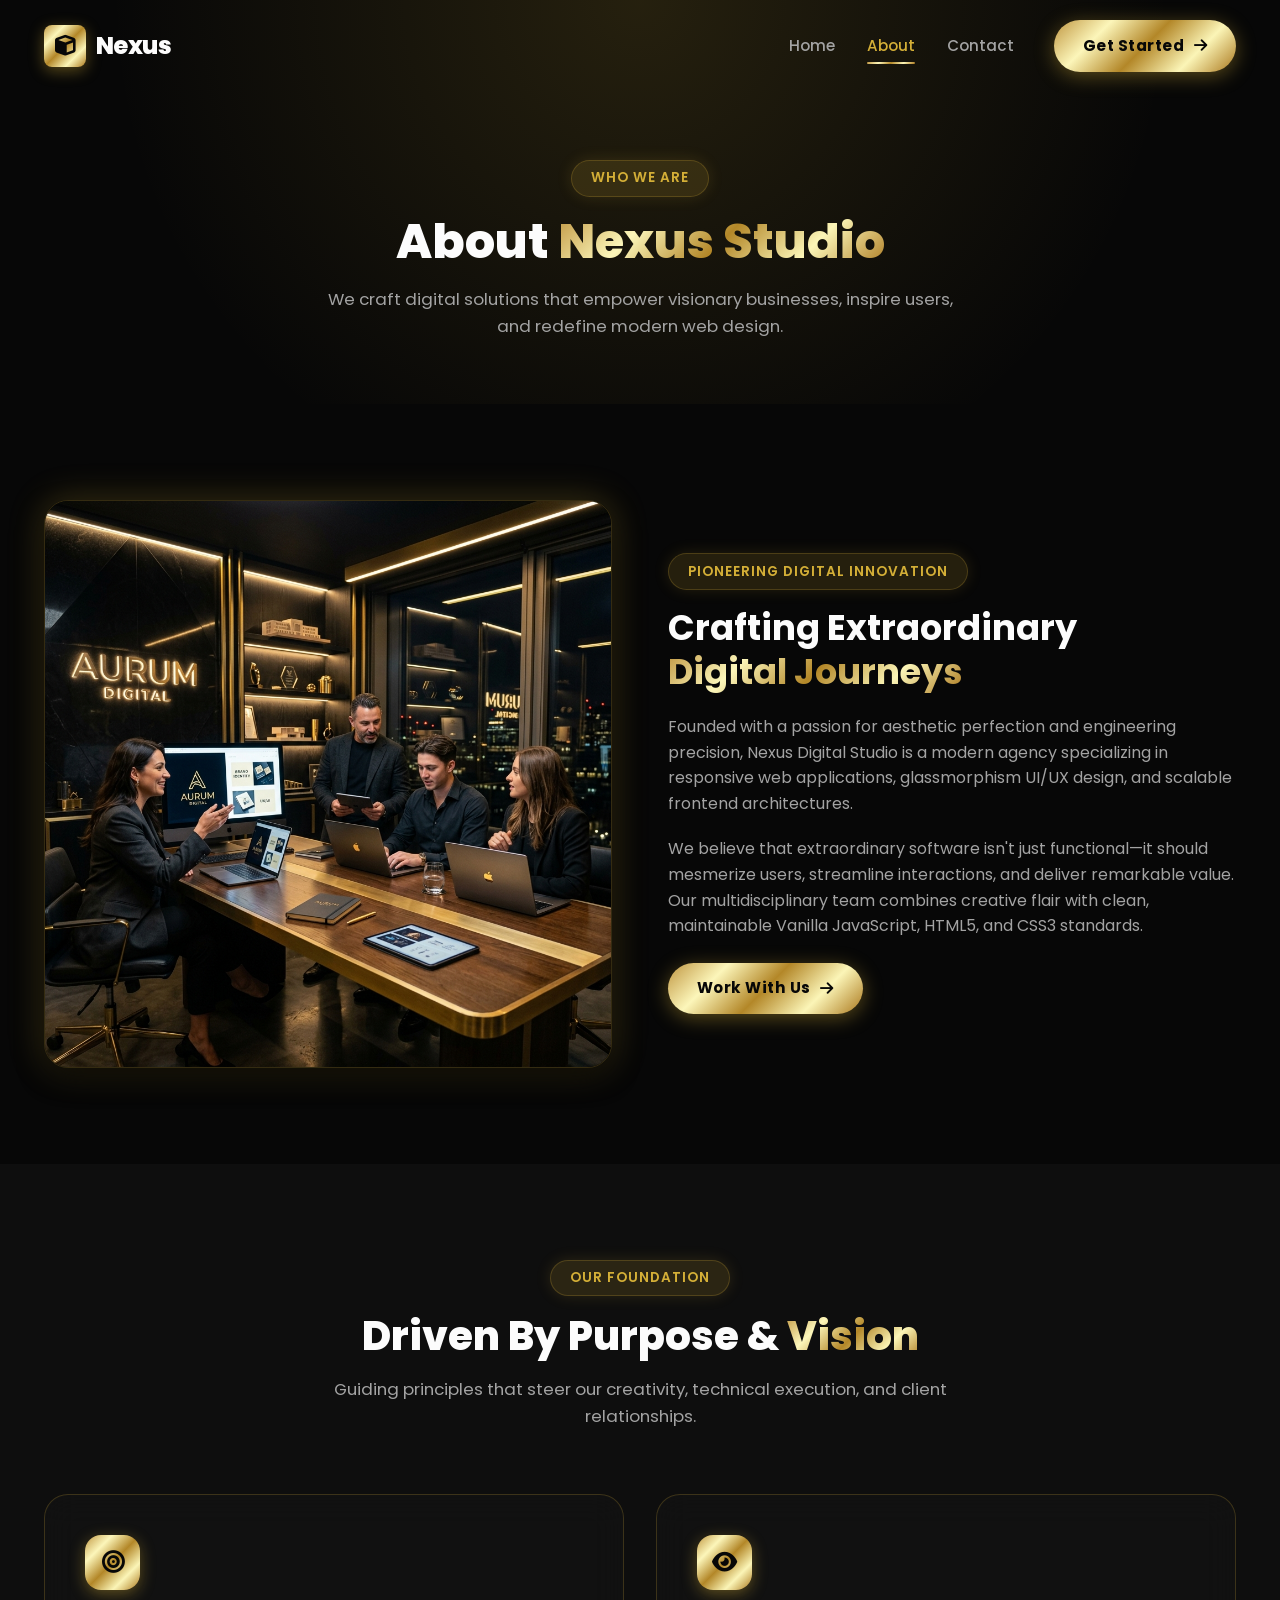
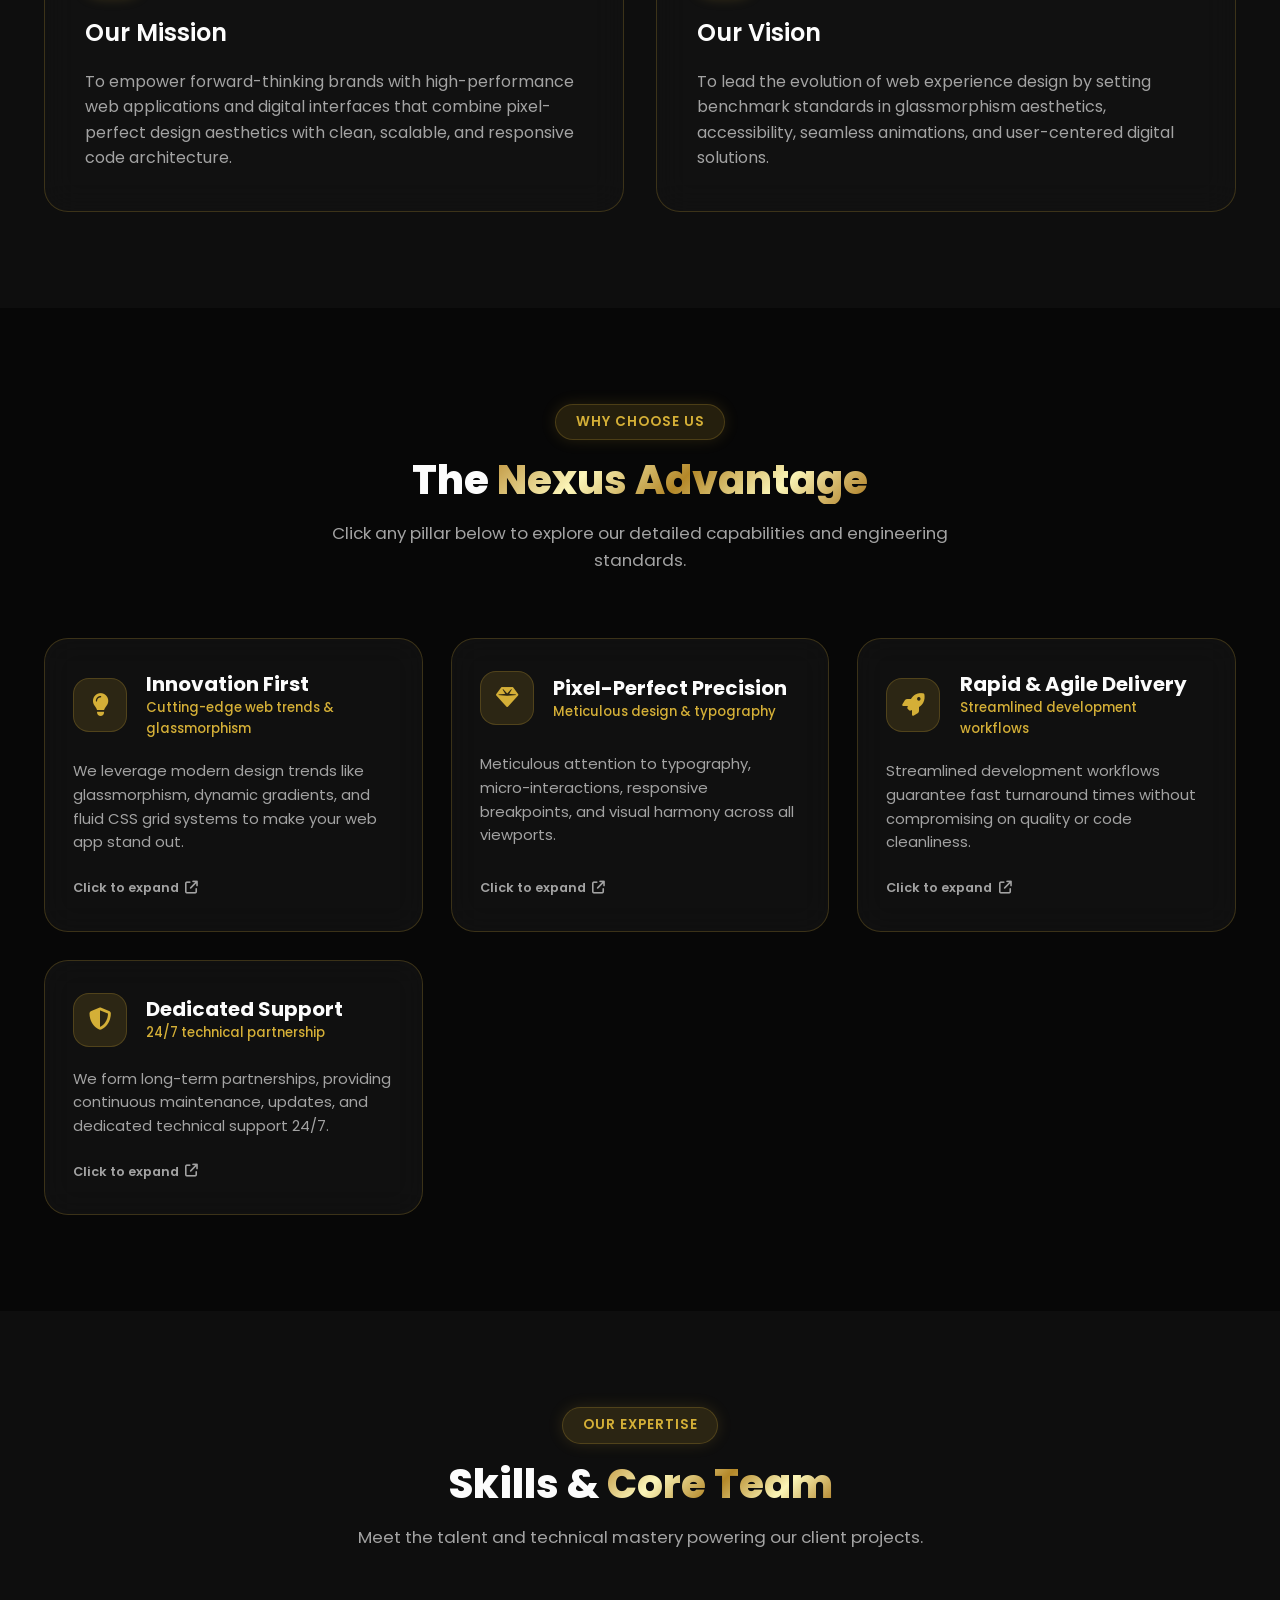
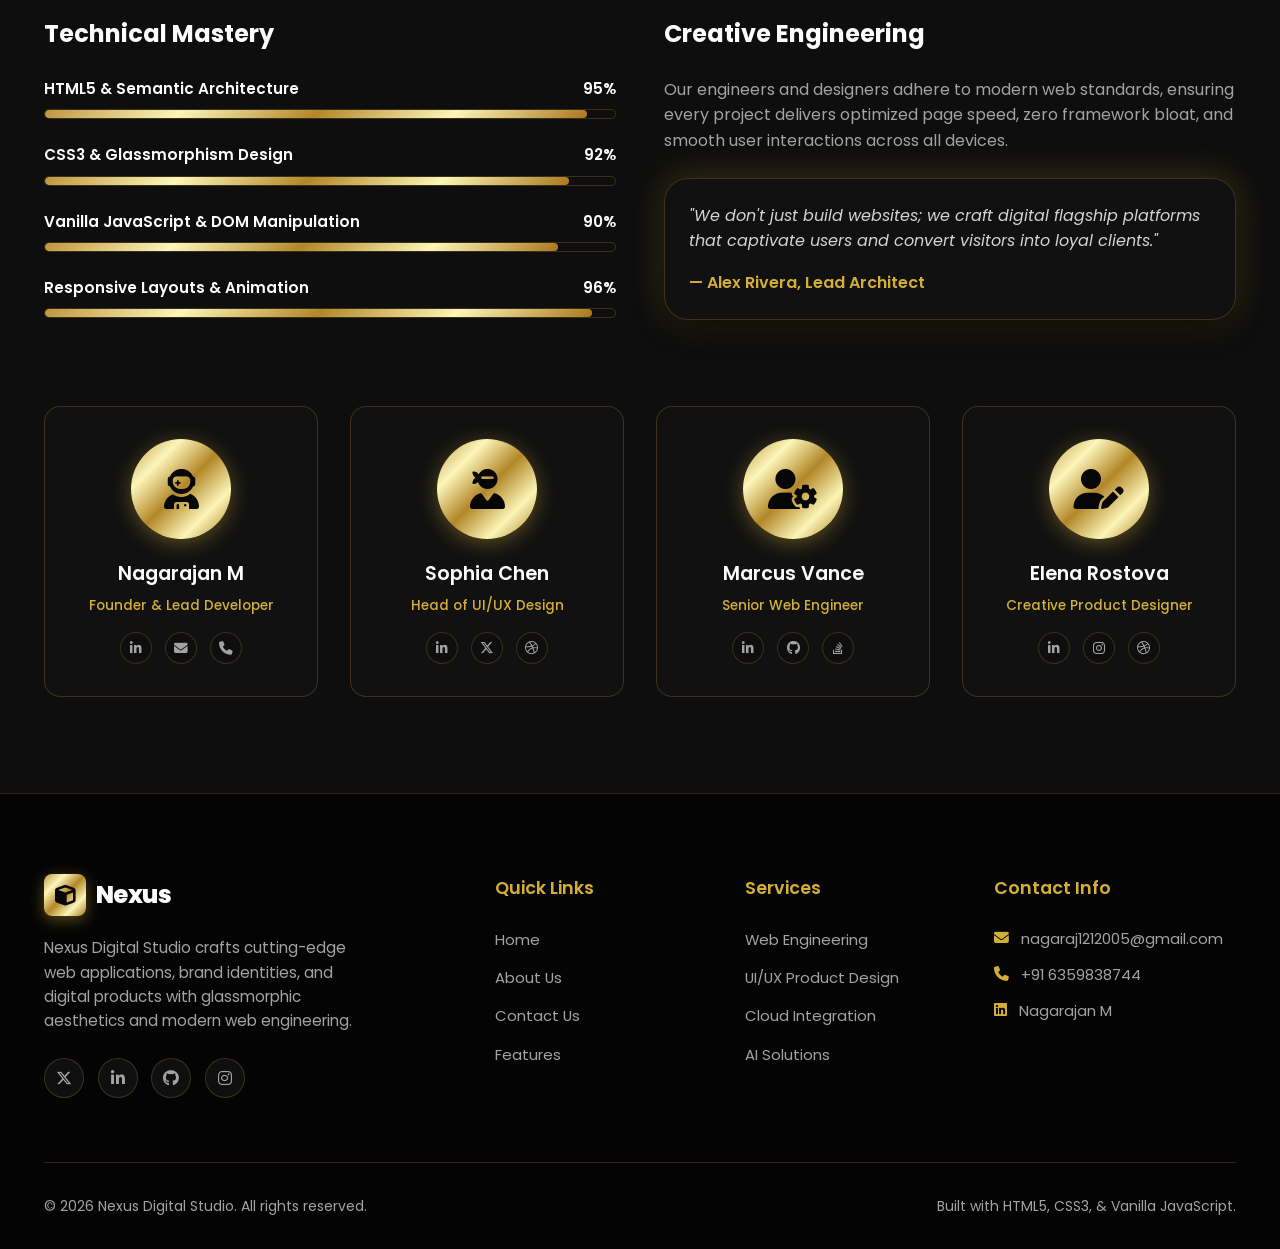
==== commit 9e895641: "Enhance opening intro animation with letter-by-letter exit transition and single session trigger" ====
--- a/about.html
+++ b/about.html
@@ -9,7 +9,7 @@
   <link rel="stylesheet" href="https://cdnjs.cloudflare.com/ajax/libs/font-awesome/6.5.1/css/all.min.css">
   
   <!-- Custom Stylesheet (Gold & Black Edition) -->
-  <link rel="stylesheet" href="css/style.css?v=3.0">
+  <link rel="stylesheet" href="css/style.css?v=4.0">
 </head>
 <body>
 
--- a/css/style.css
+++ b/css/style.css
@@ -93,7 +93,98 @@
   display: block;
 }
 
-/* Container Utility */
+/* --------------------------------------------------------------------------
+   OPENING INTRO ANIMATION - STAGGERED LETTER-BY-LETTER (FIRST VISIT ONLY)
+   -------------------------------------------------------------------------- */
+.intro-loader {
+  position: fixed;
+  inset: 0;
+  background: #070707;
+  z-index: 99999;
+  display: flex;
+  align-items: center;
+  justify-content: center;
+  opacity: 1;
+  transition: opacity 0.8s cubic-bezier(0.4, 0, 0.2, 1), visibility 0.8s cubic-bezier(0.4, 0, 0.2, 1);
+}
+
+.intro-loader.fade-out {
+  opacity: 0;
+  visibility: hidden;
+  pointer-events: none;
+}
+
+.intro-title {
+  display: flex;
+  align-items: center;
+  justify-content: center;
+  gap: 0.5rem;
+  font-family: 'Poppins', sans-serif;
+  font-size: 5rem;
+  font-weight: 900;
+  user-select: none;
+}
+
+.intro-letter {
+  display: inline-block;
+  background: var(--gradient-main);
+  -webkit-background-clip: text;
+  -webkit-text-fill-color: transparent;
+  opacity: 0;
+  transform: translateY(35px) scale(0.5);
+  filter: blur(12px) drop-shadow(0 0 10px rgba(212, 175, 55, 0.3));
+  animation: letterReveal 0.65s cubic-bezier(0.4, 0, 0.2, 1) forwards;
+  animation-delay: calc(var(--i) * 0.18s);
+}
+
+@keyframes letterReveal {
+  0% {
+    opacity: 0;
+    transform: translateY(40px) scale(0.4);
+    filter: blur(14px) drop-shadow(0 0 10px rgba(212, 175, 55, 0.2));
+  }
+  60% {
+    opacity: 1;
+    transform: translateY(-10px) scale(1.18);
+    filter: blur(0px) drop-shadow(0 0 35px rgba(212, 175, 55, 0.85));
+  }
+  100% {
+    opacity: 1;
+    transform: translateY(0) scale(1);
+    filter: blur(0px) drop-shadow(0 0 45px rgba(212, 175, 55, 0.95));
+  }
+}
+
+/* Reverse Exit Animation when fading out */
+.intro-loader.fade-out .intro-letter {
+  animation: letterExit 0.5s cubic-bezier(0.4, 0, 0.2, 1) forwards;
+  animation-delay: calc(var(--i) * 0.08s);
+}
+
+@keyframes letterExit {
+  0% {
+    opacity: 1;
+    transform: translateY(0) scale(1);
+    filter: blur(0px) drop-shadow(0 0 45px rgba(212, 175, 55, 0.95));
+  }
+  50% {
+    opacity: 0.85;
+    transform: translateY(-15px) scale(1.2);
+    filter: blur(4px) drop-shadow(0 0 60px rgba(212, 175, 55, 1));
+  }
+  100% {
+    opacity: 0;
+    transform: translateY(-40px) scale(0.4);
+    filter: blur(16px) drop-shadow(0 0 10px rgba(212, 175, 55, 0.1));
+  }
+}
+
+@media (max-width: 768px) {
+  .intro-title {
+    font-size: 3.2rem;
+    gap: 0.25rem;
+  }
+}
 .container {
   width: 100%;
   max-width: 1240px;
